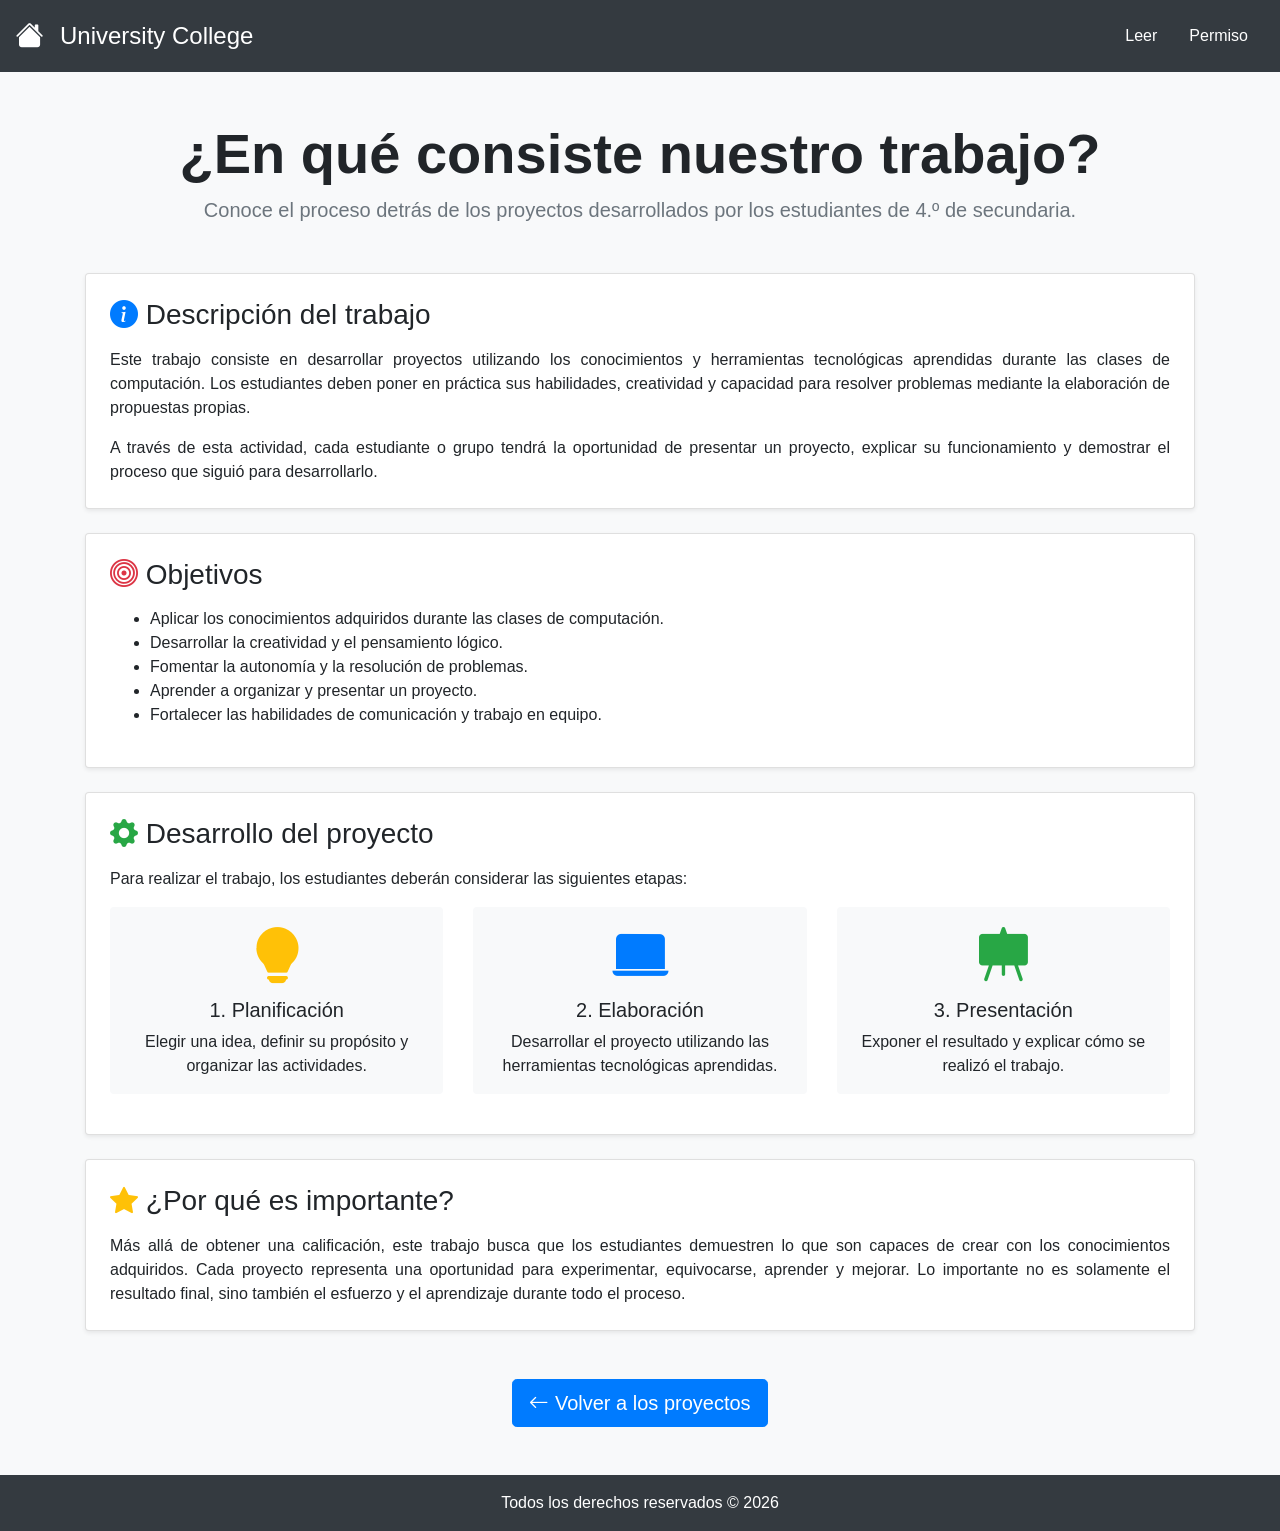
==== paginas/leer.html @ 183b1f4d "primer avance" ====
<!DOCTYPE html>
<html lang="es">

    <head>
        <meta charset="UTF-8">
        <meta name="viewport" content="width=device-width, initial-scale=1.0">

        <title>Detalles del Proyecto</title>

        <!-- Bootstrap 4.4.1 -->
        <link rel="stylesheet"
            href="https://cdn.jsdelivr.net/npm/bootstrap@4.4.1/dist/css/bootstrap.min.css">

        <!-- Bootstrap Icons -->
        <link rel="stylesheet"
            href="https://cdn.jsdelivr.net/npm/bootstrap-icons@1.13.2/font/bootstrap-icons.min.css">
    </head>

    <body class="bg-light">

        <!-- HEADER -->
        <header class="bg-dark text-white">

            <div
                class="container-fluid d-flex align-items-center justify-content-between p-3">

                <a href="../index.html"
                    class="text-white text-decoration-none d-inline-flex align-items-center gap-2">
                    <i class="bi bi-house-fill h3 mb-0"></i>
                    <span class="h4 mb-0 ml-3">University College</span>
                </a>

                <nav>
                    <ul class="nav">
                        <li class="nav-item">
                            <a class="nav-link text-white"
                                href="leer.html">Leer</a>
                        </li>
                        <li class="nav-item">
                            <a class="nav-link text-white" href="#">Permiso</a>
                        </li>
                    </ul>
                </nav>

            </div>

        </header>

        <!-- CONTENIDO PRINCIPAL -->
        <main class="container py-5">

            <!-- PRESENTACIÓN -->
            <section class="text-center mb-5">

                <h1 class="display-4 font-weight-bold">
                    ¿En qué consiste nuestro trabajo?
                </h1>

                <p class="lead text-muted">
                    Conoce el proceso detrás de los proyectos desarrollados
                    por los estudiantes de 4.º de secundaria.
                </p>

            </section>

            <!-- DESCRIPCIÓN GENERAL -->
            <section class="card shadow-sm mb-4">

                <div class="card-body p-4">

                    <h2 class="h3 mb-3">
                        <i class="bi bi-info-circle-fill text-primary"></i>
                        Descripción del trabajo
                    </h2>

                    <p class="text-justify">
                        Este trabajo consiste en desarrollar proyectos
                        utilizando
                        los conocimientos y herramientas tecnológicas aprendidas
                        durante las clases de computación. Los estudiantes deben
                        poner en práctica sus habilidades, creatividad y
                        capacidad
                        para resolver problemas mediante la elaboración de
                        propuestas propias.
                    </p>

                    <p class="text-justify mb-0">
                        A través de esta actividad, cada estudiante o grupo
                        tendrá
                        la oportunidad de presentar un proyecto, explicar su
                        funcionamiento y demostrar el proceso que siguió para
                        desarrollarlo.
                    </p>

                </div>

            </section>

            <!-- OBJETIVOS -->
            <section class="card shadow-sm mb-4">

                <div class="card-body p-4">

                    <h2 class="h3 mb-3">
                        <i class="bi bi-bullseye text-danger"></i>
                        Objetivos
                    </h2>

                    <ul>
                        <li>
                            Aplicar los conocimientos adquiridos durante las
                            clases de computación.
                        </li>

                        <li>
                            Desarrollar la creatividad y el pensamiento lógico.
                        </li>

                        <li>
                            Fomentar la autonomía y la resolución de problemas.
                        </li>

                        <li>
                            Aprender a organizar y presentar un proyecto.
                        </li>

                        <li>
                            Fortalecer las habilidades de comunicación y
                            trabajo en equipo.
                        </li>
                    </ul>

                </div>

            </section>

            <!-- DESARROLLO -->
            <section class="card shadow-sm mb-4">

                <div class="card-body p-4">

                    <h2 class="h3 mb-3">
                        <i class="bi bi-gear-fill text-success"></i>
                        Desarrollo del proyecto
                    </h2>

                    <p>
                        Para realizar el trabajo, los estudiantes deberán
                        considerar las siguientes etapas:
                    </p>

                    <div class="row text-center">

                        <div class="col-12 col-md-4 mb-3">
                            <div class="bg-light rounded p-3 h-100">
                                <i
                                    class="bi bi-lightbulb-fill display-4 text-warning"></i>
                                <h3 class="h5 mt-2">1. Planificación</h3>
                                <p class="mb-0">
                                    Elegir una idea, definir su propósito
                                    y organizar las actividades.
                                </p>
                            </div>
                        </div>

                        <div class="col-12 col-md-4 mb-3">
                            <div class="bg-light rounded p-3 h-100">
                                <i
                                    class="bi bi-laptop-fill display-4 text-primary"></i>
                                <h3 class="h5 mt-2">2. Elaboración</h3>
                                <p class="mb-0">
                                    Desarrollar el proyecto utilizando
                                    las herramientas tecnológicas aprendidas.
                                </p>
                            </div>
                        </div>

                        <div class="col-12 col-md-4 mb-3">
                            <div class="bg-light rounded p-3 h-100">
                                <i
                                    class="bi bi-easel-fill display-4 text-success"></i>
                                <h3 class="h5 mt-2">3. Presentación</h3>
                                <p class="mb-0">
                                    Exponer el resultado y explicar
                                    cómo se realizó el trabajo.
                                </p>
                            </div>
                        </div>

                    </div>

                </div>

            </section>

            <!-- IMPORTANCIA -->
            <section class="card shadow-sm mb-4">

                <div class="card-body p-4">

                    <h2 class="h3 mb-3">
                        <i class="bi bi-star-fill text-warning"></i>
                        ¿Por qué es importante?
                    </h2>

                    <p class="text-justify mb-0">
                        Más allá de obtener una calificación, este trabajo busca
                        que los estudiantes demuestren lo que son capaces de
                        crear
                        con los conocimientos adquiridos. Cada proyecto
                        representa
                        una oportunidad para experimentar, equivocarse, aprender
                        y mejorar. Lo importante no es solamente el resultado
                        final, sino también el esfuerzo y el aprendizaje durante
                        todo el proceso.
                    </p>

                </div>

            </section>

            <!-- BOTÓN DE REGRESO -->
            <div class="text-center mt-5">

                <a href="../index.html" class="btn btn-primary btn-lg">
                    <i class="bi bi-arrow-left"></i>
                    Volver a los proyectos
                </a>

            </div>

        </main>

        <!-- FOOTER -->
        <footer class="bg-dark text-white text-center py-3">

            <p class="mb-0">
                Todos los derechos reservados &copy; 2026
            </p>

        </footer>

    </body>
</html>
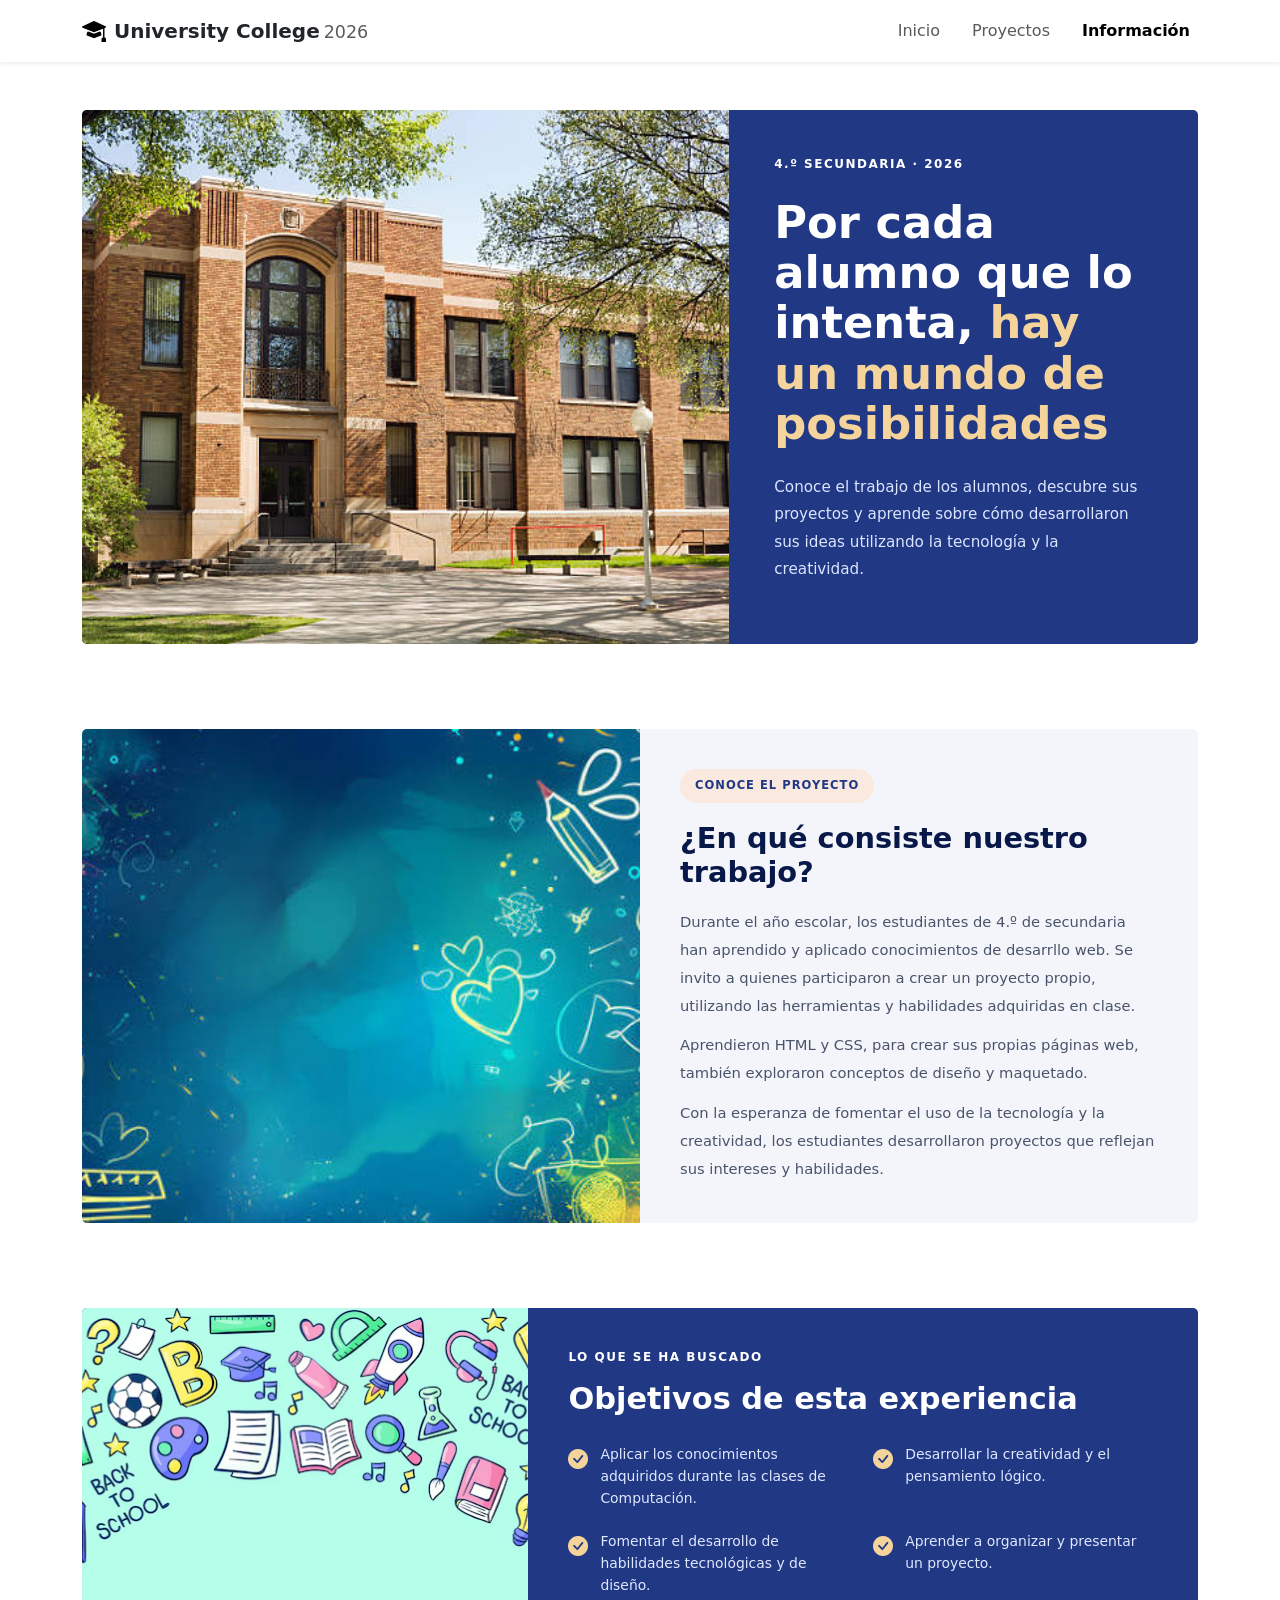
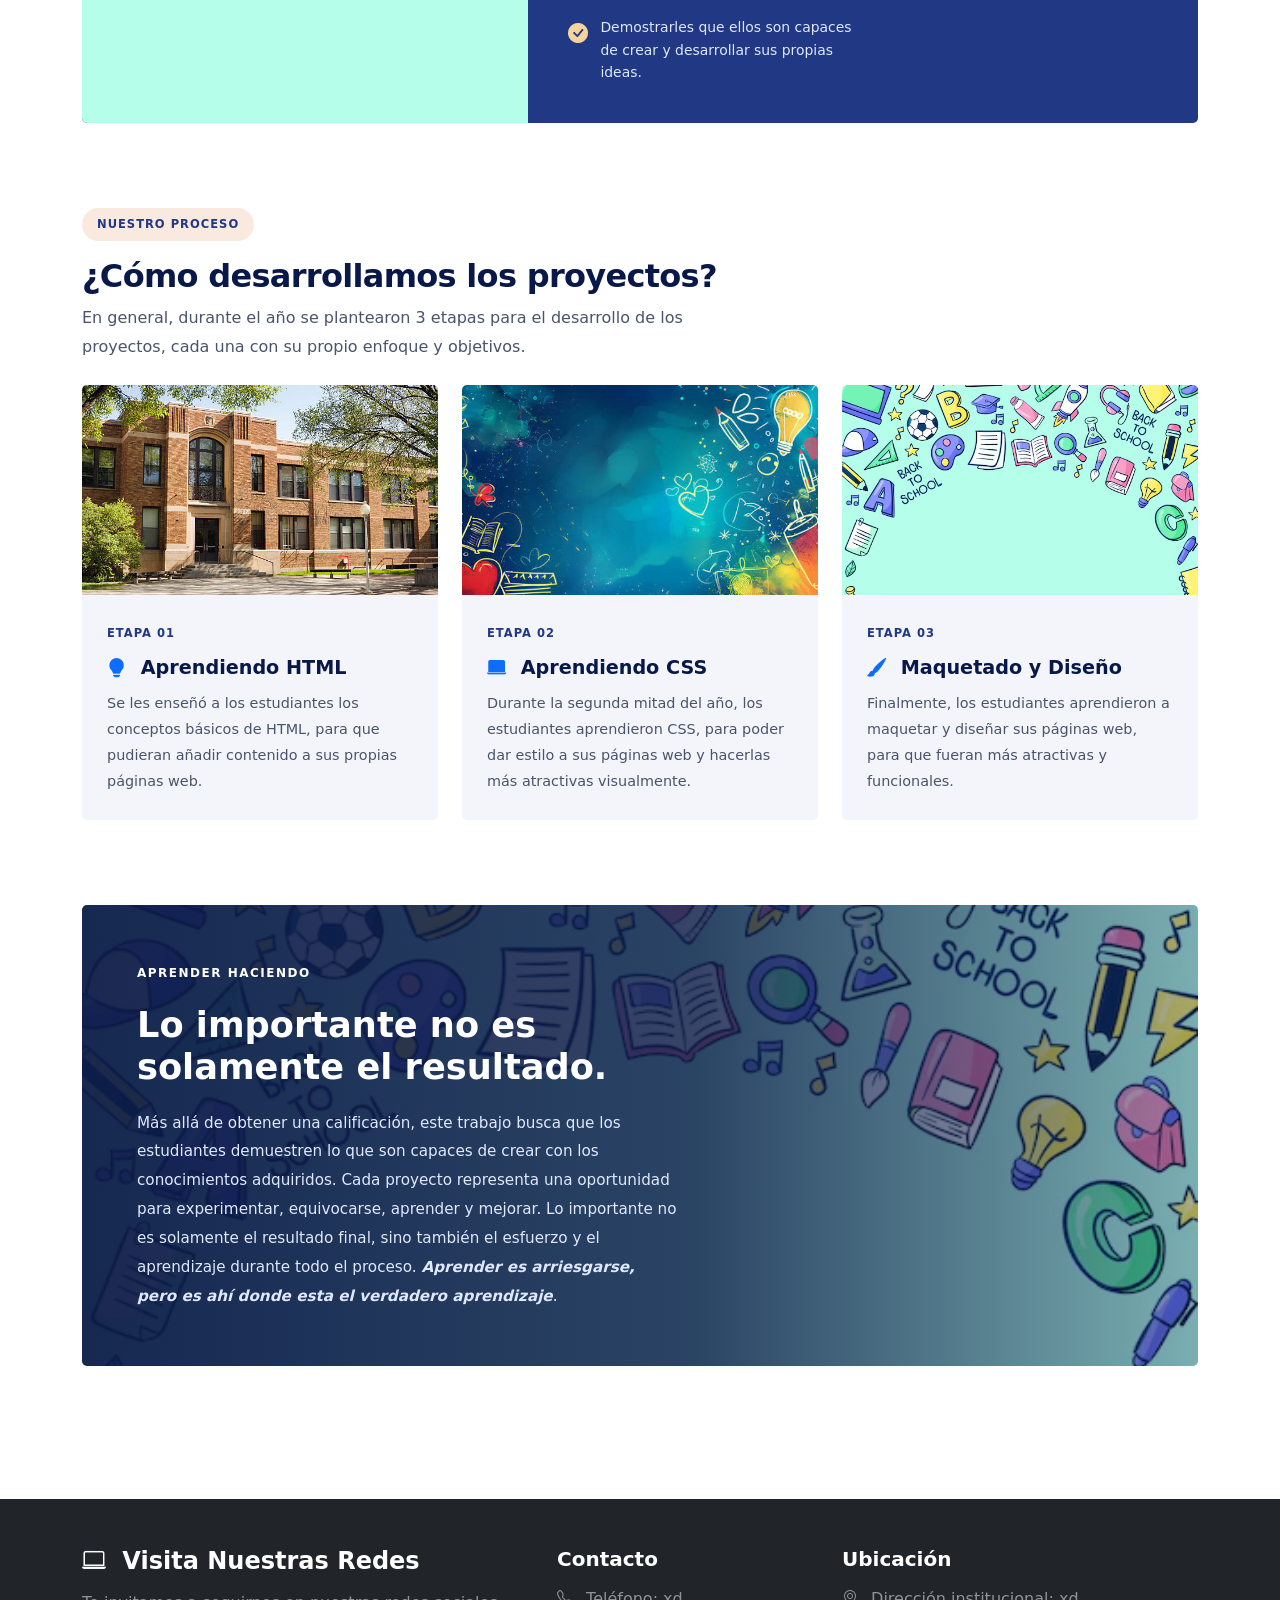
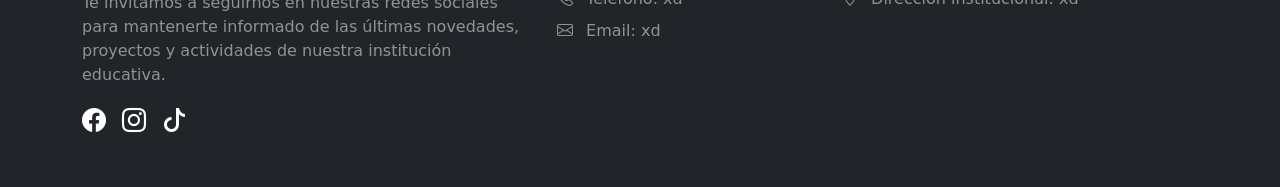
==== commit dbad649f: "Segundo avance" ====
--- a/paginas/leer.html
+++ b/paginas/leer.html
@@ -1,3 +1,4 @@
+
 <!DOCTYPE html>
 <html lang="es">
 
@@ -5,240 +6,512 @@
         <meta charset="UTF-8">
         <meta name="viewport" content="width=device-width, initial-scale=1.0">
 
-        <title>Detalles del Proyecto</title>
-
-        <!-- Bootstrap 4.4.1 -->
+        <title>Información</title>
+
+        <!-- BOOTSTRAP -->
+        <link
+            href="https://cdn.jsdelivr.net/npm/bootstrap@5.3.3/dist/css/bootstrap.min.css"
+            rel="stylesheet">
+
+        <!-- BOOTSTRAP ICONS -->
         <link rel="stylesheet"
-            href="https://cdn.jsdelivr.net/npm/bootstrap@4.4.1/dist/css/bootstrap.min.css">
-
-        <!-- Bootstrap Icons -->
-        <link rel="stylesheet"
-            href="https://cdn.jsdelivr.net/npm/bootstrap-icons@1.13.2/font/bootstrap-icons.min.css">
+            href="https://cdn.jsdelivr.net/npm/bootstrap-icons@1.11.3/font/bootstrap-icons.min.css">
+
+        <link rel="stylesheet" href="../css/general.css">
+
+        <!-- CSS-->
+        <link rel="stylesheet" href="../css/info-css.css">
+
+        <!-- BOOTSTRAP JS -->
+        <script
+            src="https://cdn.jsdelivr.net/npm/bootstrap@5.3.3/dist/js/bootstrap.bundle.min.js"
+            defer></script>
+
     </head>
 
-    <body class="bg-light">
+    <body>
 
         <!-- HEADER -->
-        <header class="bg-dark text-white">
-
-            <div
-                class="container-fluid d-flex align-items-center justify-content-between p-3">
-
-                <a href="../index.html"
-                    class="text-white text-decoration-none d-inline-flex align-items-center gap-2">
-                    <i class="bi bi-house-fill h3 mb-0"></i>
-                    <span class="h4 mb-0 ml-3">University College</span>
-                </a>
-
-                <nav>
-                    <ul class="nav">
-                        <li class="nav-item">
-                            <a class="nav-link text-white"
-                                href="leer.html">Leer</a>
-                        </li>
-                        <li class="nav-item">
-                            <a class="nav-link text-white" href="#">Permiso</a>
-                        </li>
-                    </ul>
-                </nav>
+        <header>
+
+            <nav class="navbar navbar-expand-lg bg-white shadow-sm sticky-top">
+
+                <div class="container">
+
+                    <a class="navbar-brand d-flex align-items-center gap-2"
+                        href="../index.html">
+
+                        <i class="bi bi-mortarboard-fill fs-4"></i>
+
+                        <span class="d-flex align-items-baseline gap-1">
+                            <span class="fw-bold fs-5 text-dark">
+                                University College
+                            </span>
+                            <small class="text-muted">2026</small>
+                        </span>
+
+                    </a>
+
+                    <!-- BTN RESPONSIVE -->
+                    <button class="navbar-toggler"
+                        type="button"
+                        data-bs-toggle="collapse"
+                        data-bs-target="#navbarPrincipal"
+                        aria-controls="navbarPrincipal"
+                        aria-expanded="false"
+                        aria-label="Abrir menú">
+
+                        <span class="navbar-toggler-icon"></span>
+
+                    </button>
+
+                    <!-- NAVEGACIÓN -->
+                    <div class="collapse navbar-collapse"
+                        id="navbarPrincipal">
+
+                        <ul class="navbar-nav ms-auto gap-lg-3">
+
+                            <li class="nav-item">
+                                <a class="nav-link"
+                                    href="../index.html">
+                                    Inicio
+                                </a>
+                            </li>
+
+                            <li class="nav-item">
+                                <a class="nav-link"
+                                    href="../index.html#proyectos">
+                                    Proyectos
+                                </a>
+                            </li>
+
+                            <li class="nav-item">
+                                <a class="nav-link active fw-semibold"
+                                    aria-current="page"
+                                    href="leer.html">
+                                    Información
+                                </a>
+                            </li>
+
+                        </ul>
+
+                    </div>
+
+                </div>
+
+            </nav>
+
+        </header>
+
+        <!-- CONTENIDO PRINCIPAL -->
+        <main class="container py-4 py-md-5">
+
+            <!-- 1. PRESENTACIÓN -->
+            <section class="banner-principal seccion">
+
+                <div class="banner-principal-imagen">
+
+                    <img src="../imgs/wallpaper.jpg"
+                        alt="Entorno de aprendizaje y tecnología">
+
+                </div>
+
+                <div class="banner-principal-contenido">
+
+                    <span class="banner-etiqueta">
+                        4.º SECUNDARIA · 2026
+                    </span>
+
+                    <h1>
+                        Por cada alumno que lo intenta,
+                        <span>hay un mundo de posibilidades</span>
+                    </h1>
+
+                    <p>
+                        Conoce el trabajo de los alumnos, descubre sus proyectos
+                        y aprende sobre
+                        cómo desarrollaron sus ideas utilizando la tecnología y
+                        la creatividad.
+                    </p>
+
+                </div>
+
+            </section>
+
+            <!-- 2. DESCRIPCIÓN -->
+            <section class="seccion">
+
+                <div class="banner-informacion">
+
+                    <div class="banner-informacion-imagen">
+
+                        <img src="../imgs/wallpaper2.jfif"
+                            alt="Estudiantes aprendiendo y desarrollando ideas">
+
+                    </div>
+
+                    <div class="banner-informacion-contenido">
+
+                        <span class="etiqueta">
+                            CONOCE EL PROYECTO
+                        </span>
+
+                        <h2>
+                            ¿En qué consiste nuestro trabajo?
+                        </h2>
+
+                        <p>
+                            Durante el año escolar, los estudiantes de 4.º de
+                            secundaria han aprendido y aplicado conocimientos de
+                            desarrllo web.
+                            Se invito a quienes participaron a crear un proyecto
+                            propio, utilizando las herramientas y habilidades
+                            adquiridas en clase.
+                        </p>
+
+                        <p>
+                            Aprendieron HTML y CSS, para crear sus propias
+                            páginas web, también exploraron conceptos de diseño
+                            y maquetado.
+                        </p>
+
+                        <p>
+                            Con la esperanza de fomentar el uso de la tecnología
+                            y la creatividad, los estudiantes desarrollaron
+                            proyectos que reflejan sus intereses y habilidades.
+                        </p>
+
+                    </div>
+
+                </div>
+
+            </section>
+
+            <!-- 3. OBJETIVOS -->
+            <section class="seccion">
+
+                <div class="objetivos-banner">
+
+                    <div class="objetivos-imagen">
+
+                        <img src="../imgs/wallpaper3.avif"
+                            alt="Creatividad e innovación tecnológica">
+
+                    </div>
+
+                    <div class="objetivos-contenido">
+
+                        <span class="banner-etiqueta">
+                            LO QUE SE HA BUSCADO
+                        </span>
+
+                        <h2>
+                            Objetivos de esta experiencia
+                        </h2>
+
+                        <div class="objetivos-lista">
+
+                            <div class="objetivo-item">
+                                <i class="bi bi-check-circle-fill"></i>
+                                <span>
+                                    Aplicar los conocimientos adquiridos
+                                    durante las clases de Computación.
+                                </span>
+                            </div>
+
+                            <div class="objetivo-item">
+                                <i class="bi bi-check-circle-fill"></i>
+                                <span>
+                                    Desarrollar la creatividad y el
+                                    pensamiento lógico.
+                                </span>
+                            </div>
+
+                            <div class="objetivo-item">
+                                <i class="bi bi-check-circle-fill"></i>
+                                <span>
+                                    Fomentar el desarrollo de habilidades
+                                    tecnológicas y de diseño.
+                                </span>
+                            </div>
+
+                            <div class="objetivo-item">
+                                <i class="bi bi-check-circle-fill"></i>
+                                <span>
+                                    Aprender a organizar y presentar
+                                    un proyecto.
+                                </span>
+                            </div>
+
+                            <div class="objetivo-item">
+                                <i class="bi bi-check-circle-fill"></i>
+                                <span>
+                                    Demostrarles que ellos son capaces de crear
+                                    y desarrollar sus propias ideas.
+                                </span>
+                            </div>
+                        </div>
+                    </div>
+                </div>
+            </section>
+
+            <section class="seccion">
+
+                <div class="mb-4">
+
+                    <span class="etiqueta">
+                        NUESTRO PROCESO
+                    </span>
+
+                    <h2 class="titulo-seccion mt-3 mb-2">
+                        ¿Cómo desarrollamos los proyectos?
+                    </h2>
+
+                    <p class="etapas-introduccion">
+                        En general, durante el año se plantearon 3 etapas para
+                        el desarrollo de los proyectos, cada una con su propio
+                        enfoque y objetivos.
+                    </p>
+
+                </div>
+
+                <div class="row g-4">
+
+                    <!-- ETAPA 1 -->
+                    <div class="col-12 col-md-4">
+
+                        <article class="etapa-card">
+
+                            <div class="etapa-imagen">
+
+                                <img src="../imgs/wallpaper.jpg"
+                                    alt="Planificación de ideas">
+
+                            </div>
+
+                            <div class="etapa-contenido">
+
+                                <span class="etapa-numero">
+                                    ETAPA 01
+                                </span>
+
+                                <h3>
+                                    <i
+                                        class="bi bi-lightbulb-fill me-2 text-primary"></i>
+                                    Aprendiendo HTML
+                                </h3>
+
+                                <p>
+                                    Se les enseñó a los estudiantes los
+                                    conceptos básicos de HTML, para que
+                                    pudieran añadir contenido a sus propias
+                                    páginas web.
+                                </p>
+
+                            </div>
+
+                        </article>
+
+                    </div>
+
+                    <!-- ETAPA 2 -->
+                    <div class="col-12 col-md-4">
+
+                        <article class="etapa-card">
+
+                            <div class="etapa-imagen">
+
+                                <img src="../imgs/wallpaper2.jfif"
+                                    alt="Elaboración de proyectos tecnológicos">
+
+                            </div>
+
+                            <div class="etapa-contenido">
+
+                                <span class="etapa-numero">
+                                    ETAPA 02
+                                </span>
+
+                                <h3>
+                                    <i
+                                        class="bi bi-laptop-fill me-2 text-primary"></i>
+                                    Aprendiendo CSS
+                                </h3>
+
+                                <p>
+                                    Durante la segunda mitad del año, los
+                                    estudiantes aprendieron CSS, para
+                                    poder dar estilo a sus páginas web y
+                                    hacerlas más atractivas visualmente.
+                                </p>
+
+                            </div>
+
+                        </article>
+
+                    </div>
+
+                    <!-- ETAPA 3 -->
+                    <div class="col-12 col-md-4">
+
+                        <article class="etapa-card">
+
+                            <div class="etapa-imagen">
+
+                                <img src="../imgs/wallpaper3.avif"
+                                    alt="Presentación de proyectos">
+
+                            </div>
+
+                            <div class="etapa-contenido">
+
+                                <span class="etapa-numero">
+                                    ETAPA 03
+                                </span>
+
+                                <h3>
+                                    <i
+                                        class="bi bi-brush-fill me-2 text-primary"></i>
+                                    Maquetado y Diseño
+                                </h3>
+
+                                <p>
+                                    Finalmente, los estudiantes aprendieron a
+                                    maquetar y diseñar sus páginas web, para
+                                    que fueran más atractivas y funcionales.
+                                </p>
+
+                            </div>
+
+                        </article>
+
+                    </div>
+
+                </div>
+
+            </section>
+
+            <!-- 5. IMPORTANCIA -->
+            <section class="seccion">
+
+                <div class="importancia-banner">
+
+                    <div class="importancia-contenido">
+
+                        <span class="banner-etiqueta">
+                            APRENDER HACIENDO
+                        </span>
+
+                        <h2>
+                            Lo importante no es solamente el resultado.
+                        </h2>
+
+                        <p>
+                            Más allá de obtener una calificación, este trabajo
+                            busca que los estudiantes demuestren lo que son
+                            capaces de crear con los conocimientos adquiridos.
+                            Cada proyecto representa una oportunidad para
+                            experimentar, equivocarse, aprender y mejorar.
+
+                            Lo importante no es solamente el resultado final,
+                            sino también el esfuerzo y el aprendizaje durante
+                            todo el proceso. <b><i>Aprender es arriesgarse, pero es
+                            ahí donde esta el verdadero aprendizaje</i></b>.
+                        </p>
+
+                    </div>
+
+                </div>
+
+            </section>
+
+        </main>
+
+        <!-- FOOTER -->
+        <footer class="bg-dark text-white">
+
+            <div class="container py-5">
+
+                <div class="row g-4">
+
+                    <!-- REDES -->
+                    <div class="col-12 col-md-5">
+
+                        <h4 class="fw-bold mb-3">
+                            <i class="bi bi-laptop me-2"></i>
+                            Visita Nuestras Redes
+                        </h4>
+
+                        <p class="text-white-50 mb-3">
+                            Te invitamos a seguirnos en nuestras redes sociales
+                            para mantenerte informado de las últimas novedades,
+                            proyectos y actividades de nuestra institución
+                            educativa.
+                        </p>
+
+                        <div class="d-flex gap-3">
+
+                            <a href="#"
+                                class="text-white fs-4"
+                                aria-label="Facebook">
+                                <i class="bi bi-facebook"></i>
+                            </a>
+
+                            <a href="#"
+                                class="text-white fs-4"
+                                aria-label="Instagram">
+                                <i class="bi bi-instagram"></i>
+                            </a>
+
+                            <a href="#"
+                                class="text-white fs-4"
+                                aria-label="TikTok">
+                                <i class="bi bi-tiktok"></i>
+                            </a>
+
+                        </div>
+
+                    </div>
+
+                    <!-- CONTACTO -->
+                    <div class="col-12 col-md-3">
+
+                        <h5 class="fw-semibold mb-3">
+                            Contacto
+                        </h5>
+
+                        <p class="text-white-50 mb-2">
+                            <i class="bi bi-telephone me-2"></i>
+                            Teléfono: xd
+                        </p>
+
+                        <p class="text-white-50 mb-2">
+                            <i class="bi bi-envelope me-2"></i>
+                            Email: xd
+                        </p>
+
+                    </div>
+
+                    <!-- UBICACIÓN -->
+                    <div class="col-12 col-md-4">
+
+                        <h5 class="fw-semibold mb-3">
+                            Ubicación
+                        </h5>
+
+                        <p class="text-white-50">
+                            <i class="bi bi-geo-alt me-2"></i>
+                            Dirección institucional: xd
+                        </p>
+
+                    </div>
+
+                </div>
 
             </div>
 
-        </header>
-
-        <!-- CONTENIDO PRINCIPAL -->
-        <main class="container py-5">
-
-            <!-- PRESENTACIÓN -->
-            <section class="text-center mb-5">
-
-                <h1 class="display-4 font-weight-bold">
-                    ¿En qué consiste nuestro trabajo?
-                </h1>
-
-                <p class="lead text-muted">
-                    Conoce el proceso detrás de los proyectos desarrollados
-                    por los estudiantes de 4.º de secundaria.
-                </p>
-
-            </section>
-
-            <!-- DESCRIPCIÓN GENERAL -->
-            <section class="card shadow-sm mb-4">
-
-                <div class="card-body p-4">
-
-                    <h2 class="h3 mb-3">
-                        <i class="bi bi-info-circle-fill text-primary"></i>
-                        Descripción del trabajo
-                    </h2>
-
-                    <p class="text-justify">
-                        Este trabajo consiste en desarrollar proyectos
-                        utilizando
-                        los conocimientos y herramientas tecnológicas aprendidas
-                        durante las clases de computación. Los estudiantes deben
-                        poner en práctica sus habilidades, creatividad y
-                        capacidad
-                        para resolver problemas mediante la elaboración de
-                        propuestas propias.
-                    </p>
-
-                    <p class="text-justify mb-0">
-                        A través de esta actividad, cada estudiante o grupo
-                        tendrá
-                        la oportunidad de presentar un proyecto, explicar su
-                        funcionamiento y demostrar el proceso que siguió para
-                        desarrollarlo.
-                    </p>
-
-                </div>
-
-            </section>
-
-            <!-- OBJETIVOS -->
-            <section class="card shadow-sm mb-4">
-
-                <div class="card-body p-4">
-
-                    <h2 class="h3 mb-3">
-                        <i class="bi bi-bullseye text-danger"></i>
-                        Objetivos
-                    </h2>
-
-                    <ul>
-                        <li>
-                            Aplicar los conocimientos adquiridos durante las
-                            clases de computación.
-                        </li>
-
-                        <li>
-                            Desarrollar la creatividad y el pensamiento lógico.
-                        </li>
-
-                        <li>
-                            Fomentar la autonomía y la resolución de problemas.
-                        </li>
-
-                        <li>
-                            Aprender a organizar y presentar un proyecto.
-                        </li>
-
-                        <li>
-                            Fortalecer las habilidades de comunicación y
-                            trabajo en equipo.
-                        </li>
-                    </ul>
-
-                </div>
-
-            </section>
-
-            <!-- DESARROLLO -->
-            <section class="card shadow-sm mb-4">
-
-                <div class="card-body p-4">
-
-                    <h2 class="h3 mb-3">
-                        <i class="bi bi-gear-fill text-success"></i>
-                        Desarrollo del proyecto
-                    </h2>
-
-                    <p>
-                        Para realizar el trabajo, los estudiantes deberán
-                        considerar las siguientes etapas:
-                    </p>
-
-                    <div class="row text-center">
-
-                        <div class="col-12 col-md-4 mb-3">
-                            <div class="bg-light rounded p-3 h-100">
-                                <i
-                                    class="bi bi-lightbulb-fill display-4 text-warning"></i>
-                                <h3 class="h5 mt-2">1. Planificación</h3>
-                                <p class="mb-0">
-                                    Elegir una idea, definir su propósito
-                                    y organizar las actividades.
-                                </p>
-                            </div>
-                        </div>
-
-                        <div class="col-12 col-md-4 mb-3">
-                            <div class="bg-light rounded p-3 h-100">
-                                <i
-                                    class="bi bi-laptop-fill display-4 text-primary"></i>
-                                <h3 class="h5 mt-2">2. Elaboración</h3>
-                                <p class="mb-0">
-                                    Desarrollar el proyecto utilizando
-                                    las herramientas tecnológicas aprendidas.
-                                </p>
-                            </div>
-                        </div>
-
-                        <div class="col-12 col-md-4 mb-3">
-                            <div class="bg-light rounded p-3 h-100">
-                                <i
-                                    class="bi bi-easel-fill display-4 text-success"></i>
-                                <h3 class="h5 mt-2">3. Presentación</h3>
-                                <p class="mb-0">
-                                    Exponer el resultado y explicar
-                                    cómo se realizó el trabajo.
-                                </p>
-                            </div>
-                        </div>
-
-                    </div>
-
-                </div>
-
-            </section>
-
-            <!-- IMPORTANCIA -->
-            <section class="card shadow-sm mb-4">
-
-                <div class="card-body p-4">
-
-                    <h2 class="h3 mb-3">
-                        <i class="bi bi-star-fill text-warning"></i>
-                        ¿Por qué es importante?
-                    </h2>
-
-                    <p class="text-justify mb-0">
-                        Más allá de obtener una calificación, este trabajo busca
-                        que los estudiantes demuestren lo que son capaces de
-                        crear
-                        con los conocimientos adquiridos. Cada proyecto
-                        representa
-                        una oportunidad para experimentar, equivocarse, aprender
-                        y mejorar. Lo importante no es solamente el resultado
-                        final, sino también el esfuerzo y el aprendizaje durante
-                        todo el proceso.
-                    </p>
-
-                </div>
-
-            </section>
-
-            <!-- BOTÓN DE REGRESO -->
-            <div class="text-center mt-5">
-
-                <a href="../index.html" class="btn btn-primary btn-lg">
-                    <i class="bi bi-arrow-left"></i>
-                    Volver a los proyectos
-                </a>
-
-            </div>
-
-        </main>
-
-        <!-- FOOTER -->
-        <footer class="bg-dark text-white text-center py-3">
-
-            <p class="mb-0">
-                Todos los derechos reservados &copy; 2026
-            </p>
-
         </footer>
 
     </body>
-</html>+
+</html>
--- a/css/general.css
+++ b/css/general.css
@@ -0,0 +1,266 @@
+:root {
+    --color-primary: #213885;
+    --color-secondary: #FAE9DF;
+    --color-title: #081849;
+    --color-text: #49546B;
+    --color-white: rgb(211, 226, 255);
+    --color-card: #c6c6c6;
+
+    --shadow-card: 0 4px 12px rgba(8, 24, 73, 0.10);
+    --shadow-hover: 0 10px 22px rgba(8, 24, 73, 0.16);
+
+    --border-radius: 12px;
+}
+
+.cabecera {
+    background-color: var(--color-primary);
+}
+
+.carrusel {
+    height: 400px;
+    overflow: hidden;
+}
+
+.carrusel .carousel-inner,
+.carrusel .carousel-item {
+    height: 100%;
+}
+
+.carrusel .carousel-item img {
+    width: 100%;
+    height: 100%;
+    object-fit: cover;
+    object-position: center;
+}
+
+.titulo {
+    color: var(--color-title);
+}
+
+.presentacion {
+    width: 100%;
+}
+
+.presentacion-contenido {
+    display: grid;
+    grid-template-columns: 1fr 1fr;
+    align-items: center;
+    gap: 40px;
+}
+
+.presentacion-texto {
+    min-width: 0;
+}
+
+.etiqueta-presentacion {
+    display: inline-flex;
+    align-items: center;
+    gap: 9px;
+    padding: 8px 14px;
+    border-radius: 30px;
+    background: var(--color-secondary);
+    color: var(--color-primary);
+    font-size: 0.75rem;
+    font-weight: 700;
+    letter-spacing: 1px;
+}
+
+.presentacion .titulo {
+    margin-top: 25px;
+    color: var(--color-title);
+    font-size: clamp(2.5rem, 5vw, 4rem);
+    line-height: 1.12;
+    letter-spacing: -2px;
+}
+
+.presentacion .titulo span {
+    color: var(--color-primary);
+}
+
+.subtitulo {
+    color: var(--color-text);
+    font-size: 1.15rem;
+    font-weight: 600;
+    margin-top: 20px;
+}
+
+.descripcion {
+    max-width: 600px;
+    color: var(--color-text);
+    line-height: 1.8;
+    font-size: 0.95rem;
+    margin-top: 15px;
+}
+
+.presentacion-imagen {
+    width: 100%;
+    min-width: 0;
+}
+
+.presentacion-imagen img {
+    display: block;
+    width: 100%;
+    height: 400px;
+    object-fit: cover;
+    object-position: center;
+    border-radius: var(--border-radius);
+}
+
+.docente-presentacion {
+    display: flex;
+    align-items: center;
+    gap: 13px;
+    margin-top: 30px;
+}
+
+.docente-icono {
+    width: 48px;
+    height: 48px;
+    display: flex;
+    align-items: center;
+    justify-content: center;
+    border-radius: 14px;
+    background: var(--color-secondary);
+    color: var(--color-primary);
+    font-size: 1.4rem;
+    flex-shrink: 0;
+}
+
+.docente-presentacion small {
+    display: block;
+    color: var(--color-text);
+    font-size: 0.68rem;
+    font-weight: 700;
+    letter-spacing: 1px;
+}
+
+.docente-presentacion h6 {
+    margin: 3px 0;
+    color: var(--color-title);
+    font-weight: 700;
+}
+
+.docente-presentacion span {
+    color: var(--color-text);
+    font-size: 0.8rem;
+}
+
+.tarjeta .card {
+    height: 100%;
+    border: none;
+    border-radius: var(--border-radius);
+    background-color: var(--color-white);
+    box-shadow: var(--shadow-card) !important;
+    transition: transform 0.3s ease, box-shadow 0.3s ease;
+}
+
+.tarjeta .card:hover {
+    transform: translateY(-6px);
+    box-shadow: var(--shadow-hover) !important;
+    background-color: var(--color-card) !important;
+    transition: transform 0.3s ease, box-shadow 0.3s ease, background-color 0.3s ease;
+}
+
+.tarjeta .card>.d-flex {
+    overflow: hidden;
+}
+
+.tarjeta img {
+    width: 200px;
+    height: 200px;
+    object-fit: cover;
+    border-radius: 12px;
+    transition: transform 0.3s ease;
+}
+
+.tarjeta .card:hover img {
+    transform: scale(1.04);
+}
+
+.tarjeta .badge {
+    padding: 7px 12px;
+    border-radius: 30px;
+    background-color: var(--color-primary) !important;
+    font-size: 0.68rem;
+    letter-spacing: 0.5px;
+}
+
+.tarjeta .card-title {
+    color: var(--color-title);
+    font-size: 1.15rem;
+}
+
+.tarjeta .card-body p.small {
+    color: var(--color-primary) !important;
+}
+
+.tarjeta .card-text {
+    color: var(--color-text) !important;
+    font-size: 0.88rem;
+    line-height: 1.7;
+}
+
+.tarjeta .btn-primary {
+    padding: 10px;
+    border: 1px solid var(--color-primary);
+    border-radius: 8px;
+    background-color: var(--color-primary);
+    font-weight: 600;
+    transition: background-color 0.3s ease, border-color 0.3s ease;
+}
+
+.tarjeta .btn-primary:hover {
+    background-color: var(--color-title);
+    border-color: var(--color-title);
+}
+
+@media (max-width: 768px) {
+    .presentacion-contenido {
+        grid-template-columns: 1fr;
+        gap: 25px;
+    }
+
+    .presentacion .titulo {
+        font-size: 2.7rem;
+    }
+
+    .presentacion-imagen img {
+        height: 280px;
+    }
+
+    .carrusel {
+        height: 220px;
+    }
+}
+
+@media (max-width: 576px) {
+    .tarjeta img {
+        width: 200px;
+        height: 200px;
+    }
+}
+
+@media (max-width: 400px) {
+    .visual-etiqueta {
+        font-size: 0.72rem;
+        padding: 9px 11px;
+    }
+
+    .presentacion .titulo {
+        font-size: 2.3rem;
+    }
+}
+
+@media (prefers-reduced-motion: reduce) {
+
+    .tarjeta .card,
+    .tarjeta img,
+    .tarjeta .btn-primary {
+        transition: none;
+    }
+
+    .tarjeta .card:hover,
+    .tarjeta .card:hover img {
+        transform: none;
+    }
+}
--- a/css/info-css.css
+++ b/css/info-css.css
@@ -0,0 +1,387 @@
+body {
+    overflow-x: hidden;
+}
+
+.seccion {
+    margin-bottom: 85px;
+}
+
+.etiqueta {
+    display: inline-block;
+    color: var(--color-primary);
+    background: var(--color-secondary);
+    padding: 8px 15px;
+    border-radius: 30px;
+    font-size: 0.72rem;
+    font-weight: 700;
+    letter-spacing: 1px;
+}
+
+.titulo-seccion {
+    color: var(--color-title);
+    font-weight: 800;
+    letter-spacing: -0.7px;
+}
+
+.texto-seccion {
+    color: var(--color-text);
+    line-height: 1.9;
+}
+
+.banner-principal {
+    display: grid;
+    grid-template-columns: 58% 42%;
+    min-height: 440px;
+    overflow: hidden;
+    border-radius: 5px;
+    background: var(--color-primary);
+}
+
+.banner-principal-imagen {
+    min-height: 440px;
+    overflow: hidden;
+}
+
+.banner-principal-imagen img {
+    width: 100%;
+    height: 100%;
+    min-height: 440px;
+    object-fit: cover;
+    display: block;
+}
+
+.banner-principal-contenido {
+    display: flex;
+    flex-direction: column;
+    justify-content: center;
+    align-items: flex-start;
+    padding: 45px;
+    color: white;
+}
+
+.banner-principal-contenido h1 {
+    font-size: clamp(2rem, 3.5vw, 3.2rem);
+    font-weight: 800;
+    line-height: 1.12;
+    margin: 25px 0;
+}
+
+.banner-principal-contenido h1 span {
+    color: #f5d49c;
+}
+
+.banner-principal-contenido p {
+    color: #dce5ff;
+    line-height: 1.8;
+    font-size: 0.95rem;
+}
+
+.banner-etiqueta {
+    color: white;
+    font-size: 0.75rem;
+    font-weight: 700;
+    letter-spacing: 1.5px;
+}
+
+
+.banner-informacion {
+    display: grid;
+    grid-template-columns: 1fr 1fr;
+    min-height: 340px;
+    overflow: hidden;
+    border-radius: 5px;
+    background: #f3f5fa;
+}
+
+.banner-informacion.imagen-derecha {
+    grid-template-columns: 1fr 1fr;
+}
+
+.banner-informacion-imagen {
+    min-height: 340px;
+    overflow: hidden;
+}
+
+.banner-informacion-imagen img {
+    width: 100%;
+    height: 100%;
+    min-height: 340px;
+    object-fit: cover;
+    display: block;
+    transition: transform 0.5s ease;
+}
+
+.banner-informacion:hover .banner-informacion-imagen img {
+    transform: scale(1.04);
+}
+
+.banner-informacion-contenido {
+    display: flex;
+    flex-direction: column;
+    justify-content: center;
+    align-items: flex-start;
+    padding: 40px;
+}
+
+.banner-informacion-contenido h2 {
+    color: var(--color-title);
+    font-size: 1.8rem;
+    font-weight: 800;
+    margin: 18px 0;
+}
+
+.banner-informacion-contenido p {
+    color: var(--color-text);
+    line-height: 1.9;
+    font-size: 0.92rem;
+    margin-bottom: 12px;
+}
+
+.banner-informacion-contenido p:last-child {
+    margin-bottom: 0;
+}
+
+.imagen-derecha .banner-informacion-imagen {
+    order: 2;
+}
+
+.imagen-derecha .banner-informacion-contenido {
+    order: 1;
+}
+
+
+.objetivos-banner {
+    position: relative;
+    display: grid;
+    grid-template-columns: 40% 60%;
+    min-height: 380px;
+    overflow: hidden;
+    background: var(--color-primary);
+    border-radius: 5px;
+}
+
+.objetivos-imagen {
+    position: relative;
+    min-height: 380px;
+}
+
+.objetivos-imagen img {
+    width: 100%;
+    height: 100%;
+    min-height: 380px;
+    object-fit: cover;
+}
+
+.objetivos-contenido {
+    padding: 40px;
+    display: flex;
+    flex-direction: column;
+    justify-content: center;
+}
+
+.objetivos-contenido h2 {
+    color: white;
+    font-weight: 800;
+    font-size: 1.9rem;
+    margin: 15px 0 25px;
+}
+
+.objetivos-lista {
+    display: grid;
+    grid-template-columns: 1fr 1fr;
+    gap: 20px;
+}
+
+.objetivo-item {
+    display: flex;
+    align-items: flex-start;
+    gap: 12px;
+}
+
+.objetivo-item i {
+    color: #f5d49c;
+    font-size: 1.25rem;
+    margin-top: 2px;
+}
+
+.objetivo-item span {
+    color: #e0e8ff;
+    font-size: 0.87rem;
+    line-height: 1.6;
+}
+
+
+/* =================================
+           ETAPAS DEL PROYECTO
+        ================================= */
+
+.etapas-introduccion {
+    max-width: 650px;
+    color: var(--color-text);
+    line-height: 1.8;
+}
+
+.etapa-card {
+    height: 100%;
+    overflow: hidden;
+    border-radius: 5px;
+    background: #f3f5fa;
+    transition: transform 0.3s ease,
+        box-shadow 0.3s ease;
+}
+
+.etapa-card:hover {
+    transform: translateY(-6px);
+    box-shadow: var(--shadow-hover);
+}
+
+.etapa-imagen {
+    height: 210px;
+    overflow: hidden;
+}
+
+.etapa-imagen img {
+    width: 100%;
+    height: 100%;
+    object-fit: cover;
+    transition: transform 0.4s ease;
+}
+
+.etapa-card:hover .etapa-imagen img {
+    transform: scale(1.05);
+}
+
+.etapa-contenido {
+    padding: 25px;
+}
+
+.etapa-numero {
+    color: var(--color-primary);
+    font-size: 0.72rem;
+    font-weight: 800;
+    letter-spacing: 1px;
+}
+
+.etapa-contenido h3 {
+    color: var(--color-title);
+    font-weight: 800;
+    font-size: 1.2rem;
+    margin: 12px 0;
+}
+
+.etapa-contenido p {
+    color: var(--color-text);
+    font-size: 0.9rem;
+    line-height: 1.8;
+    margin-bottom: 0;
+}
+
+
+/* =================================
+           IMPORTANCIA
+        ================================= */
+
+.importancia-banner {
+    position: relative;
+    min-height: 360px;
+    display: flex;
+    align-items: center;
+    overflow: hidden;
+    border-radius: 5px;
+    background:
+        linear-gradient(90deg,
+            rgba(12, 27, 71, 0.94) 0%,
+            rgba(12, 27, 71, 0.82) 55%,
+            rgba(12, 27, 71, 0.35) 100%),
+        url("../imgs/wallpaper3.avif") center/cover no-repeat;
+}
+
+.importancia-contenido {
+    max-width: 650px;
+    padding: 55px;
+}
+
+.importancia-contenido h2 {
+    color: white;
+    font-size: 2.2rem;
+    font-weight: 800;
+    margin: 20px 0;
+}
+
+.importancia-contenido p {
+    color: #e0e8ff;
+    font-size: 0.95rem;
+    line-height: 1.9;
+    margin-bottom: 0;
+}
+
+@media (max-width: 768px) {
+
+    .banner-principal,
+    .banner-informacion,
+    .objetivos-banner {
+        grid-template-columns: 1fr;
+    }
+
+    .banner-principal-imagen {
+        min-height: 280px;
+        max-height: 300px;
+    }
+
+    .banner-principal-imagen img {
+        min-height: 280px;
+        max-height: 300px;
+    }
+
+    .banner-principal-contenido {
+        padding: 35px 25px;
+    }
+
+    .banner-principal-contenido h1 {
+        font-size: 2.5rem;
+    }
+
+    .banner-informacion-imagen,
+    .banner-informacion-imagen img {
+        min-height: 250px;
+        max-height: 280px;
+    }
+
+    .banner-informacion-contenido {
+        padding: 30px 25px;
+    }
+
+    .imagen-derecha .banner-informacion-imagen {
+        order: 1;
+    }
+
+    .imagen-derecha .banner-informacion-contenido {
+        order: 2;
+    }
+
+    .objetivos-imagen,
+    .objetivos-imagen img {
+        min-height: 250px;
+        max-height: 280px;
+    }
+
+    .objetivos-contenido {
+        padding: 30px 25px;
+    }
+
+    .objetivos-lista {
+        grid-template-columns: 1fr;
+    }
+
+    .importancia-contenido {
+        padding: 40px 25px;
+    }
+
+    .importancia-contenido h2 {
+        font-size: 1.8rem;
+    }
+
+    .seccion {
+        margin-bottom: 60px;
+    }
+}
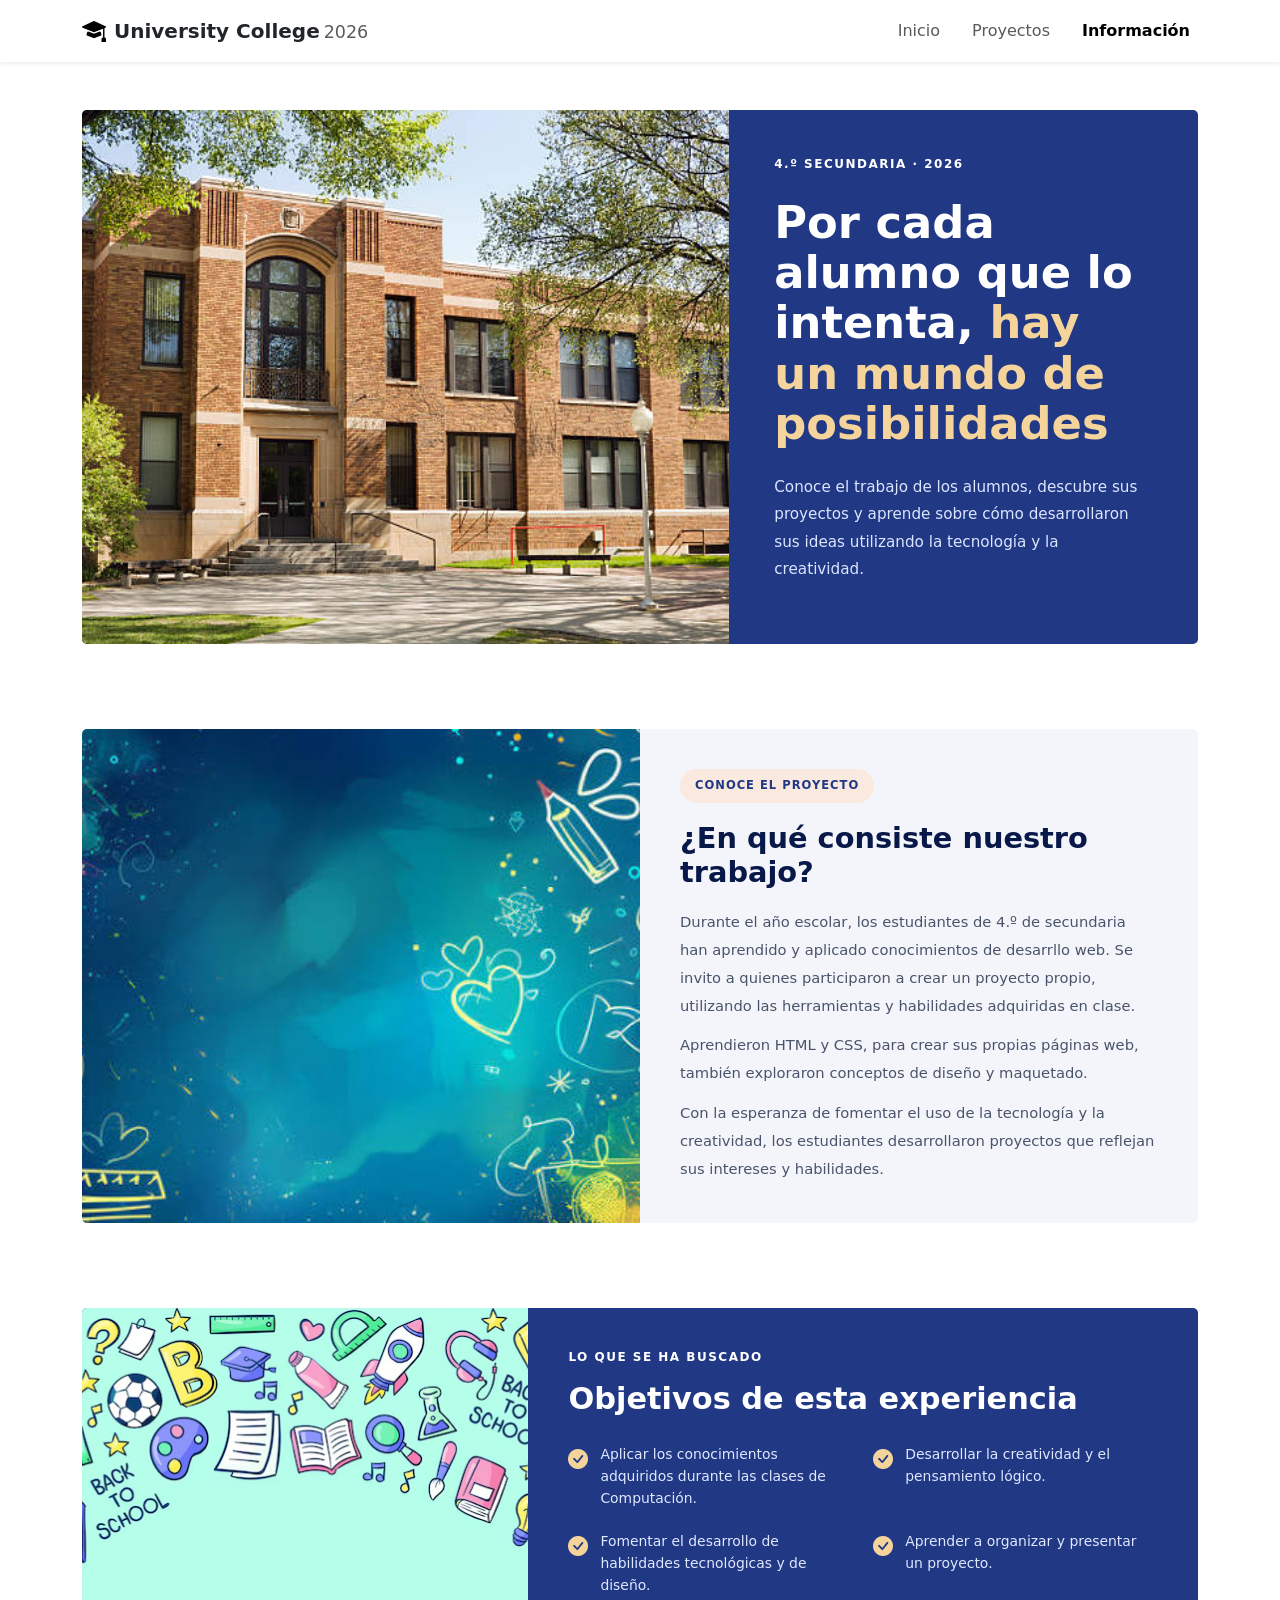
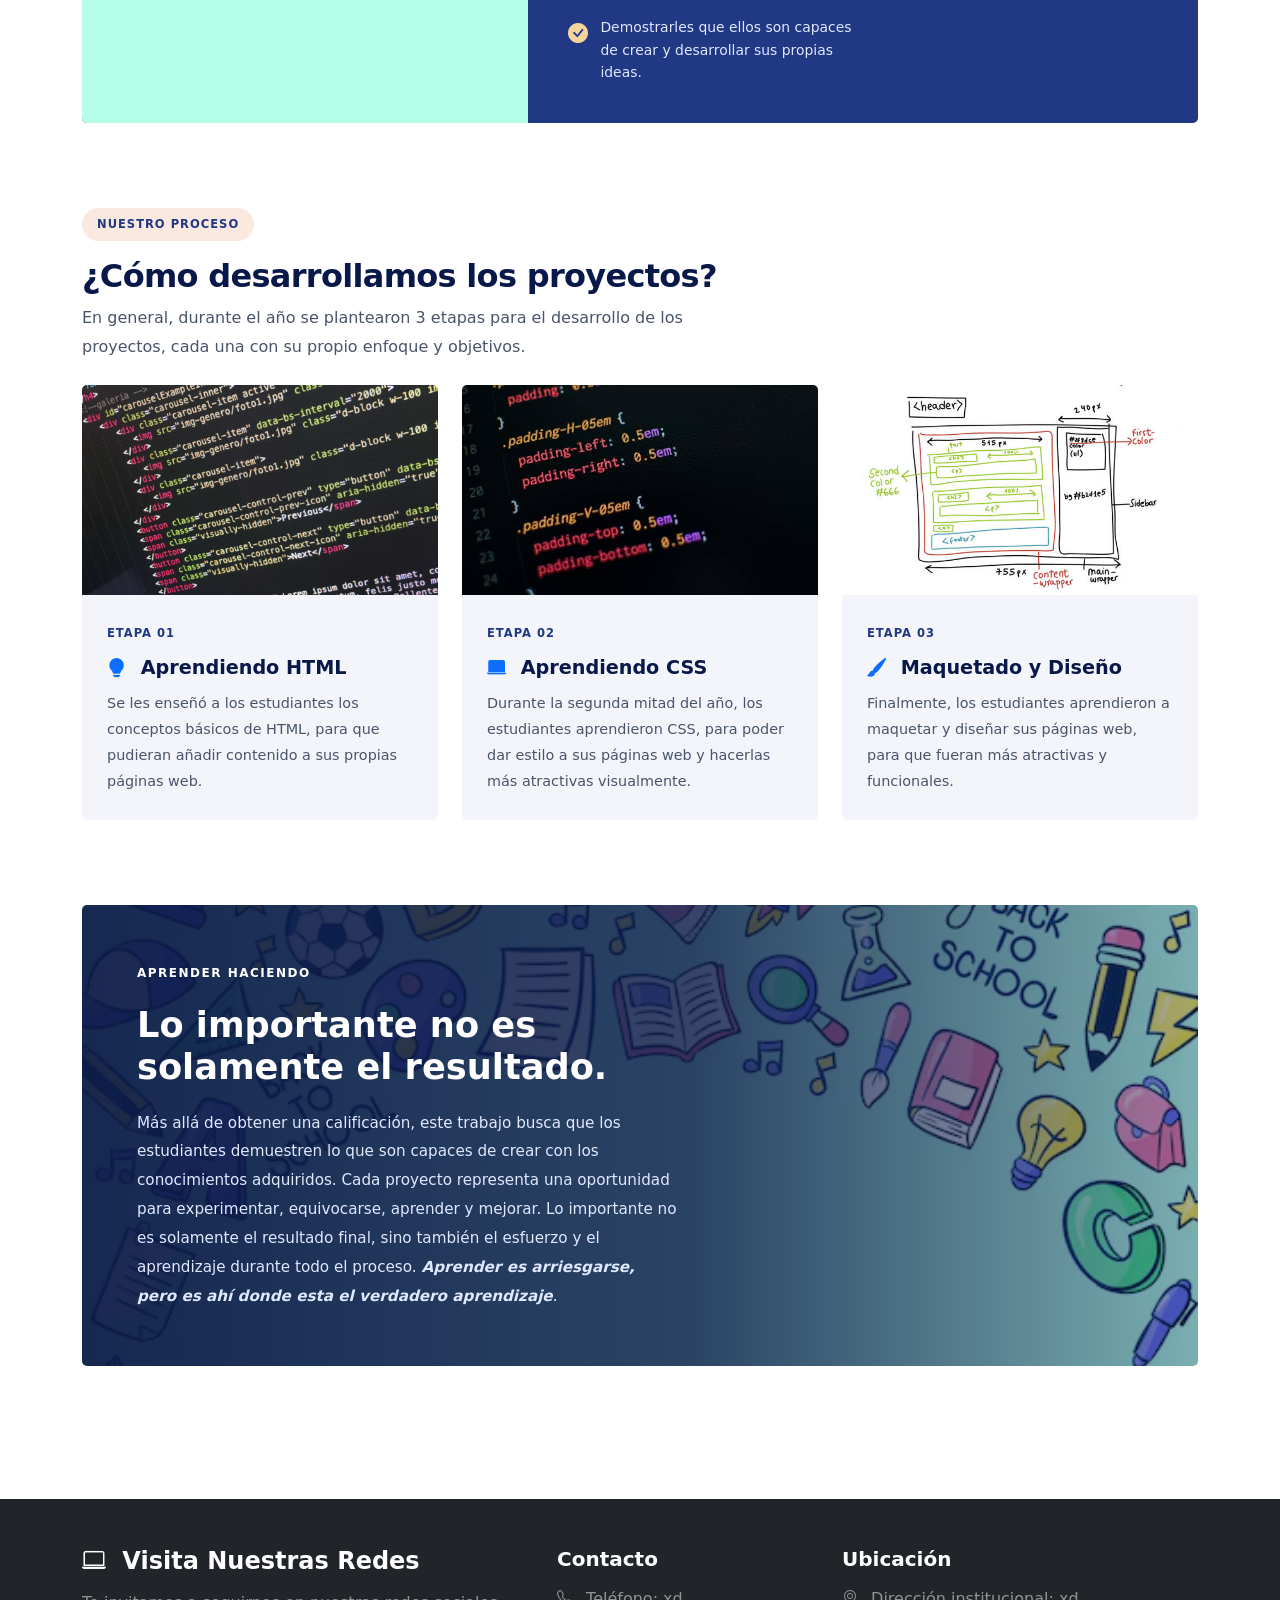
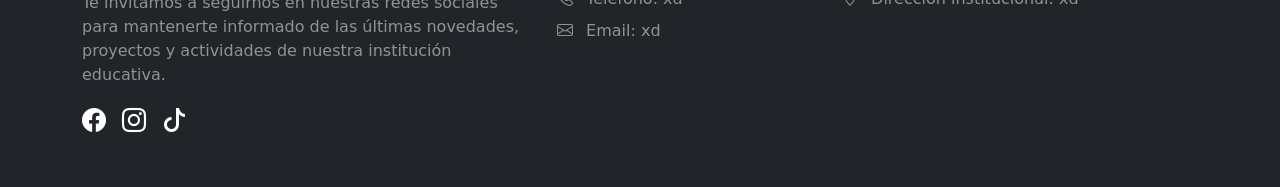
==== commit db1ecebb: "correcion | imagenes" ====
--- a/paginas/leer.html
+++ b/paginas/leer.html
@@ -284,7 +284,7 @@
 
                             <div class="etapa-imagen">
 
-                                <img src="../imgs/wallpaper.jpg"
+                                <img src="../imgs/html.jpg"
                                     alt="Planificación de ideas">
 
                             </div>
@@ -321,7 +321,7 @@
 
                             <div class="etapa-imagen">
 
-                                <img src="../imgs/wallpaper2.jfif"
+                                <img src="../imgs/css.jfif"
                                     alt="Elaboración de proyectos tecnológicos">
 
                             </div>
@@ -358,7 +358,7 @@
 
                             <div class="etapa-imagen">
 
-                                <img src="../imgs/wallpaper3.avif"
+                                <img src="../imgs/maquetado.jfif"
                                     alt="Presentación de proyectos">
 
                             </div>
